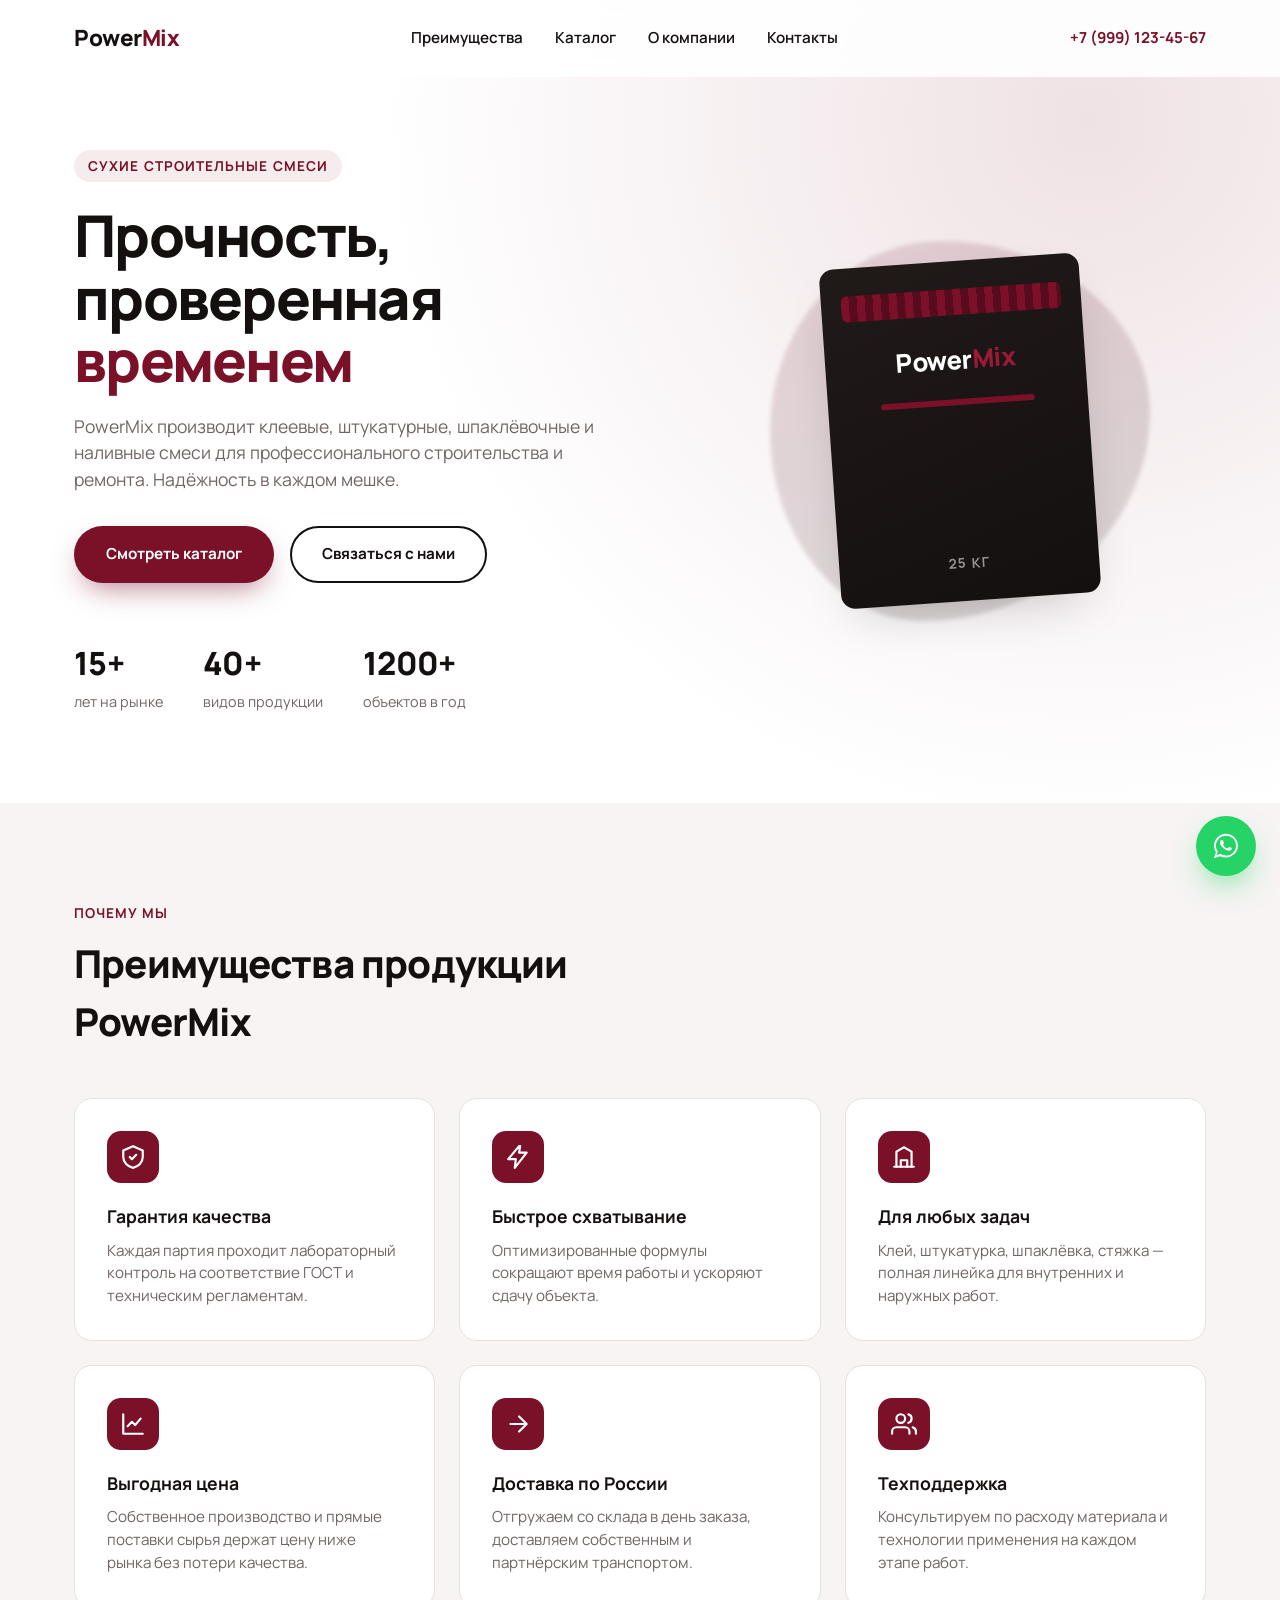
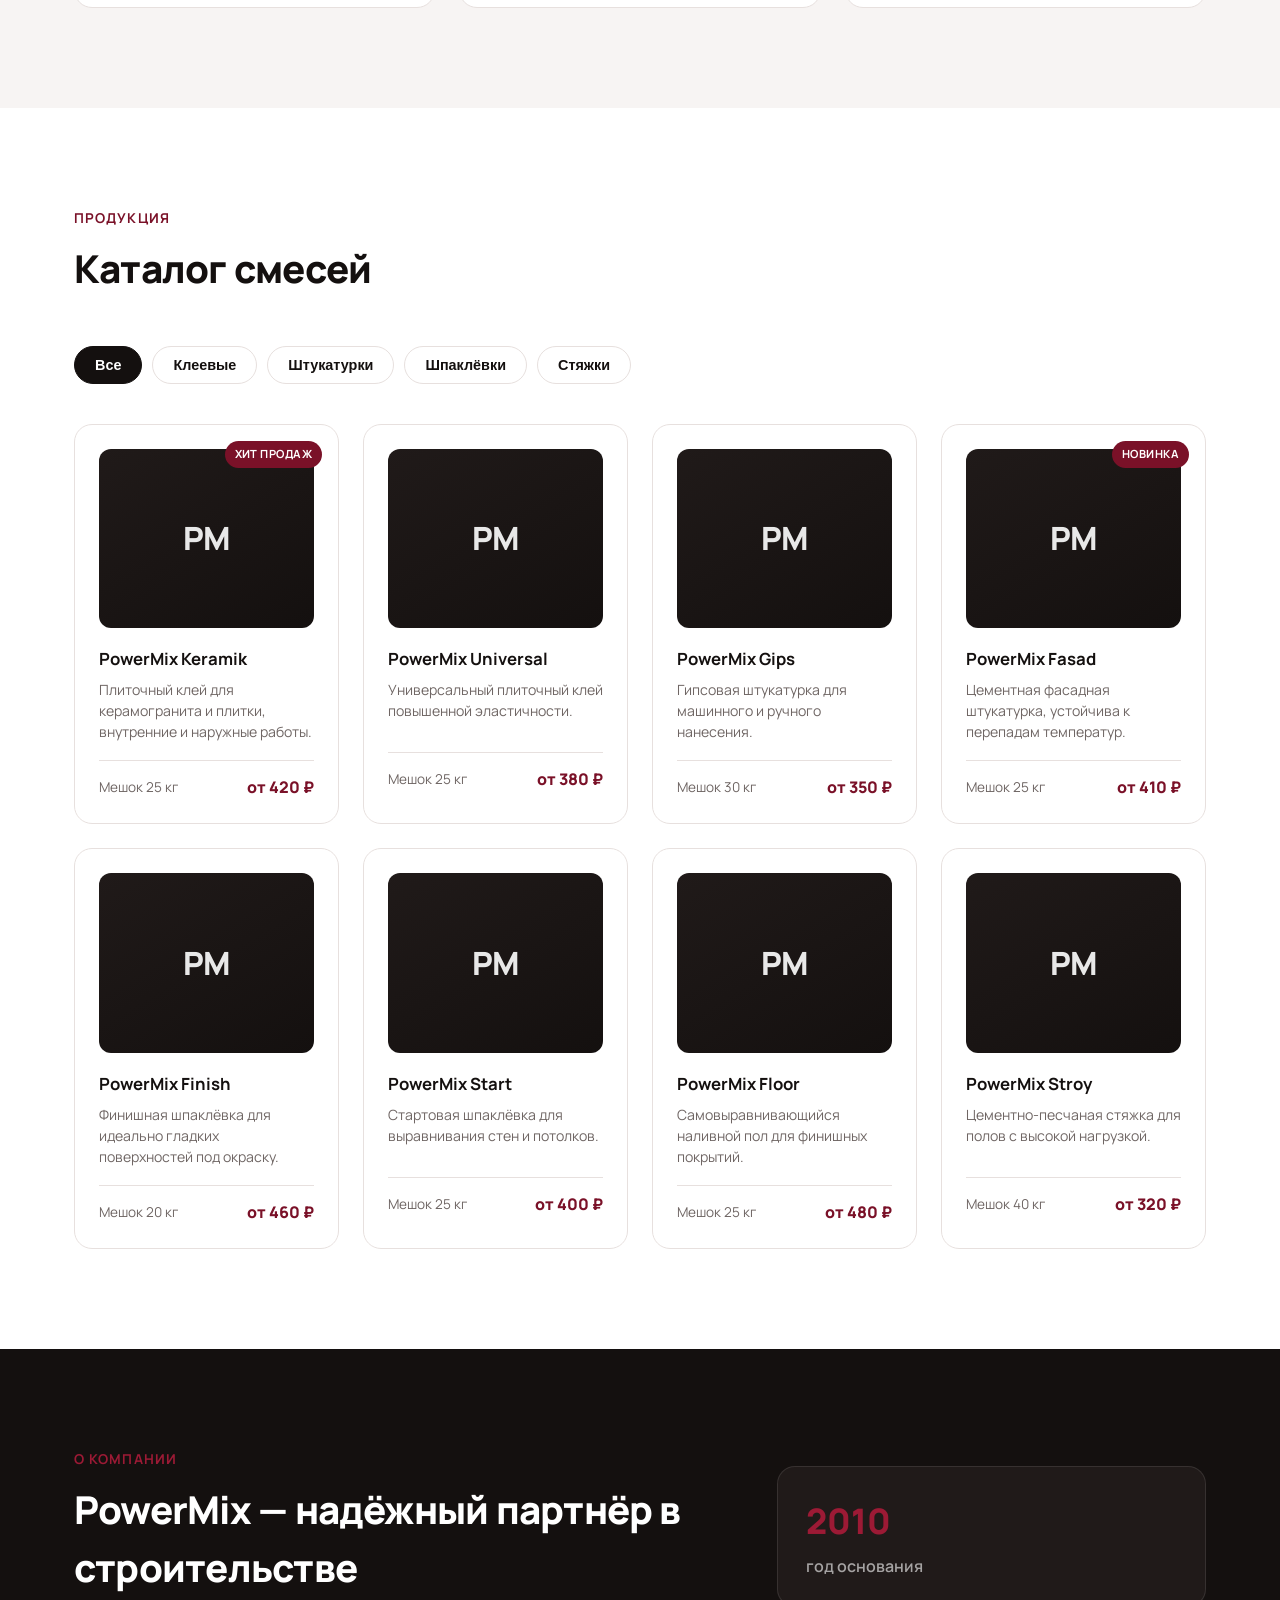
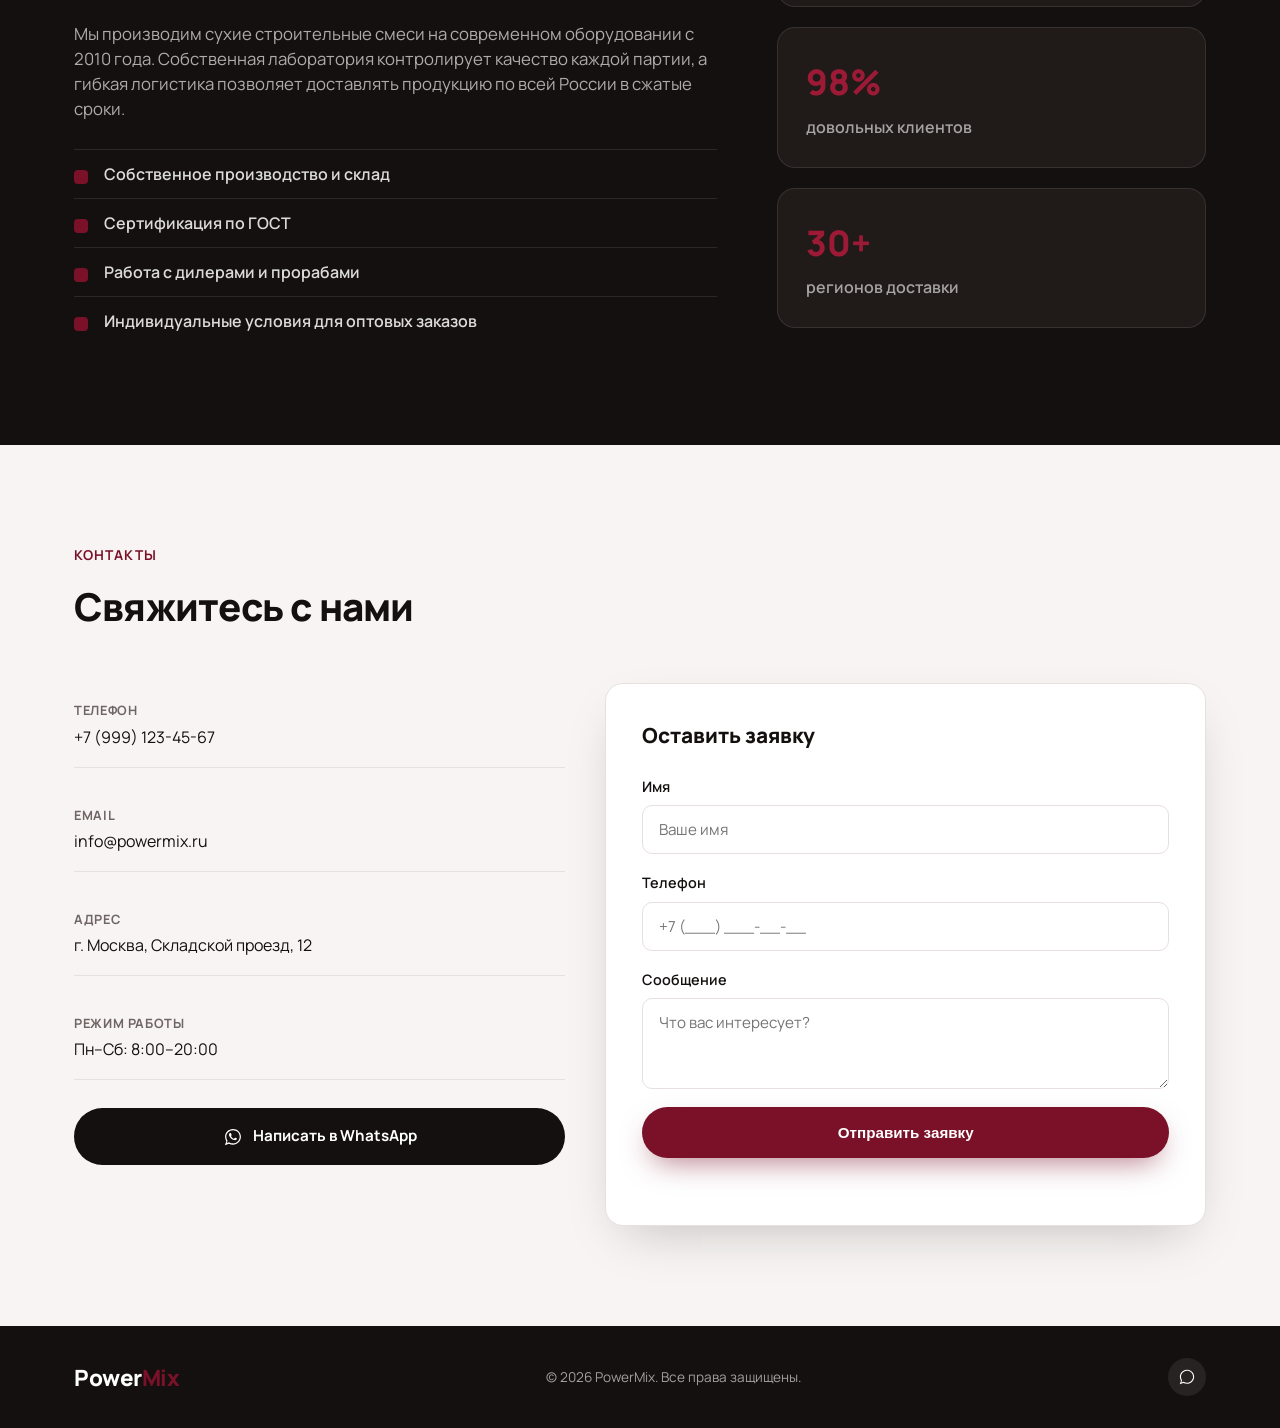
==== index.html @ 20787947 "Add PowerMix one-page site: hero, advantages, catalog, contacts, WhatsApp Static HTML/CSS/JS site in" ====
<!DOCTYPE html>
<html lang="ru">
<head>
<meta charset="UTF-8">
<meta name="viewport" content="width=device-width, initial-scale=1.0">
<title>PowerMix — сухие строительные смеси</title>
<meta name="description" content="PowerMix — качественные сухие строительные смеси для профессионалов и частных застройщиков.">
<link rel="preconnect" href="https://fonts.googleapis.com">
<link rel="preconnect" href="https://fonts.gstatic.com" crossorigin>
<link href="https://fonts.googleapis.com/css2?family=Manrope:wght@400;500;600;700;800&display=swap" rel="stylesheet">
<link rel="stylesheet" href="styles.css">
</head>
<body>

<header class="header" id="header">
  <div class="container header__inner">
    <a href="#top" class="logo">Power<span>Mix</span></a>

    <nav class="nav" id="nav">
      <a href="#advantages">Преимущества</a>
      <a href="#catalog">Каталог</a>
      <a href="#about">О компании</a>
      <a href="#contacts">Контакты</a>
    </nav>

    <a href="tel:+79991234567" class="header__phone">+7 (999) 123-45-67</a>

    <button class="burger" id="burger" aria-label="Открыть меню">
      <span></span><span></span><span></span>
    </button>
  </div>
</header>

<div class="mobile-menu" id="mobileMenu">
  <a href="#advantages">Преимущества</a>
  <a href="#catalog">Каталог</a>
  <a href="#about">О компании</a>
  <a href="#contacts">Контакты</a>
  <a href="tel:+79991234567" class="mobile-menu__phone">+7 (999) 123-45-67</a>
</div>

<main>

  <section class="hero" id="top">
    <div class="container hero__inner">
      <div class="hero__text">
        <p class="hero__eyebrow">Сухие строительные смеси</p>
        <h1>Прочность,<br>проверенная <span>временем</span></h1>
        <p class="hero__desc">PowerMix производит клеевые, штукатурные, шпаклёвочные и наливные смеси для профессионального строительства и ремонта. Надёжность в каждом мешке.</p>
        <div class="hero__actions">
          <a href="#catalog" class="btn btn--primary">Смотреть каталог</a>
          <a href="#contacts" class="btn btn--ghost">Связаться с нами</a>
        </div>
        <div class="hero__stats">
          <div class="stat">
            <span class="stat__num">15+</span>
            <span class="stat__label">лет на рынке</span>
          </div>
          <div class="stat">
            <span class="stat__num">40+</span>
            <span class="stat__label">видов продукции</span>
          </div>
          <div class="stat">
            <span class="stat__num">1200+</span>
            <span class="stat__label">объектов в год</span>
          </div>
        </div>
      </div>
      <div class="hero__visual" aria-hidden="true">
        <div class="hero__bag">
          <div class="bag">
            <div class="bag__top"></div>
            <div class="bag__logo">Power<span>Mix</span></div>
            <div class="bag__stripe"></div>
            <div class="bag__weight">25 КГ</div>
          </div>
        </div>
        <div class="hero__blob"></div>
      </div>
    </div>
  </section>

  <section class="advantages" id="advantages">
    <div class="container">
      <p class="section__eyebrow">Почему мы</p>
      <h2 class="section__title">Преимущества продукции PowerMix</h2>

      <div class="advantages__grid">
        <div class="adv-card">
          <div class="adv-card__icon">
            <svg viewBox="0 0 24 24"><path d="M12 2 3 6v6c0 5 4 9 9 10 5-1 9-5 9-10V6l-9-4Z"/><path d="m9 12 2 2 4-4"/></svg>
          </div>
          <h3>Гарантия качества</h3>
          <p>Каждая партия проходит лабораторный контроль на соответствие ГОСТ и техническим регламентам.</p>
        </div>

        <div class="adv-card">
          <div class="adv-card__icon">
            <svg viewBox="0 0 24 24"><path d="M13 2 3 14h7l-1 8 11-14h-7l1-6Z"/></svg>
          </div>
          <h3>Быстрое схватывание</h3>
          <p>Оптимизированные формулы сокращают время работы и ускоряют сдачу объекта.</p>
        </div>

        <div class="adv-card">
          <div class="adv-card__icon">
            <svg viewBox="0 0 24 24"><path d="M3 21h18"/><path d="M5 21V7l7-4 7 4v14"/><path d="M9 21v-6h6v6"/></svg>
          </div>
          <h3>Для любых задач</h3>
          <p>Клей, штукатурка, шпаклёвка, стяжка — полная линейка для внутренних и наружных работ.</p>
        </div>

        <div class="adv-card">
          <div class="adv-card__icon">
            <svg viewBox="0 0 24 24"><path d="M3 3v18h18"/><path d="m7 14 4-4 3 3 5-6"/></svg>
          </div>
          <h3>Выгодная цена</h3>
          <p>Собственное производство и прямые поставки сырья держат цену ниже рынка без потери качества.</p>
        </div>

        <div class="adv-card">
          <div class="adv-card__icon">
            <svg viewBox="0 0 24 24"><path d="M5 12h14"/><path d="m13 5 7 7-7 7"/></svg>
          </div>
          <h3>Доставка по России</h3>
          <p>Отгружаем со склада в день заказа, доставляем собственным и партнёрским транспортом.</p>
        </div>

        <div class="adv-card">
          <div class="adv-card__icon">
            <svg viewBox="0 0 24 24"><path d="M17 21v-2a4 4 0 0 0-4-4H5a4 4 0 0 0-4 4v2"/><circle cx="9" cy="7" r="4"/><path d="M23 21v-2a4 4 0 0 0-3-3.87"/><path d="M16 3.13a4 4 0 0 1 0 7.75"/></svg>
          </div>
          <h3>Техподдержка</h3>
          <p>Консультируем по расходу материала и технологии применения на каждом этапе работ.</p>
        </div>
      </div>
    </div>
  </section>

  <section class="catalog" id="catalog">
    <div class="container">
      <p class="section__eyebrow">Продукция</p>
      <h2 class="section__title">Каталог смесей</h2>

      <div class="catalog__filters" id="filters">
        <button class="filter active" data-filter="all">Все</button>
        <button class="filter" data-filter="klei">Клеевые</button>
        <button class="filter" data-filter="shtukaturki">Штукатурки</button>
        <button class="filter" data-filter="shpaklevki">Шпаклёвки</button>
        <button class="filter" data-filter="styazhki">Стяжки</button>
      </div>

      <div class="catalog__grid" id="catalogGrid">

        <article class="product" data-cat="klei">
          <div class="product__tag">Хит продаж</div>
          <div class="product__thumb"><span>PM</span></div>
          <h3>PowerMix Keramik</h3>
          <p class="product__desc">Плиточный клей для керамогранита и плитки, внутренние и наружные работы.</p>
          <div class="product__meta">
            <span>Мешок 25 кг</span>
            <span class="product__price">от 420 ₽</span>
          </div>
        </article>

        <article class="product" data-cat="klei">
          <div class="product__thumb"><span>PM</span></div>
          <h3>PowerMix Universal</h3>
          <p class="product__desc">Универсальный плиточный клей повышенной эластичности.</p>
          <div class="product__meta">
            <span>Мешок 25 кг</span>
            <span class="product__price">от 380 ₽</span>
          </div>
        </article>

        <article class="product" data-cat="shtukaturki">
          <div class="product__thumb"><span>PM</span></div>
          <h3>PowerMix Gips</h3>
          <p class="product__desc">Гипсовая штукатурка для машинного и ручного нанесения.</p>
          <div class="product__meta">
            <span>Мешок 30 кг</span>
            <span class="product__price">от 350 ₽</span>
          </div>
        </article>

        <article class="product" data-cat="shtukaturki">
          <div class="product__tag">Новинка</div>
          <div class="product__thumb"><span>PM</span></div>
          <h3>PowerMix Fasad</h3>
          <p class="product__desc">Цементная фасадная штукатурка, устойчива к перепадам температур.</p>
          <div class="product__meta">
            <span>Мешок 25 кг</span>
            <span class="product__price">от 410 ₽</span>
          </div>
        </article>

        <article class="product" data-cat="shpaklevki">
          <div class="product__thumb"><span>PM</span></div>
          <h3>PowerMix Finish</h3>
          <p class="product__desc">Финишная шпаклёвка для идеально гладких поверхностей под окраску.</p>
          <div class="product__meta">
            <span>Мешок 20 кг</span>
            <span class="product__price">от 460 ₽</span>
          </div>
        </article>

        <article class="product" data-cat="shpaklevki">
          <div class="product__thumb"><span>PM</span></div>
          <h3>PowerMix Start</h3>
          <p class="product__desc">Стартовая шпаклёвка для выравнивания стен и потолков.</p>
          <div class="product__meta">
            <span>Мешок 25 кг</span>
            <span class="product__price">от 400 ₽</span>
          </div>
        </article>

        <article class="product" data-cat="styazhki">
          <div class="product__thumb"><span>PM</span></div>
          <h3>PowerMix Floor</h3>
          <p class="product__desc">Самовыравнивающийся наливной пол для финишных покрытий.</p>
          <div class="product__meta">
            <span>Мешок 25 кг</span>
            <span class="product__price">от 480 ₽</span>
          </div>
        </article>

        <article class="product" data-cat="styazhki">
          <div class="product__thumb"><span>PM</span></div>
          <h3>PowerMix Stroy</h3>
          <p class="product__desc">Цементно-песчаная стяжка для полов с высокой нагрузкой.</p>
          <div class="product__meta">
            <span>Мешок 40 кг</span>
            <span class="product__price">от 320 ₽</span>
          </div>
        </article>

      </div>
    </div>
  </section>

  <section class="about" id="about">
    <div class="container about__inner">
      <div class="about__text">
        <p class="section__eyebrow">О компании</p>
        <h2 class="section__title">PowerMix — надёжный партнёр в строительстве</h2>
        <p class="about__desc">Мы производим сухие строительные смеси на современном оборудовании с 2010 года. Собственная лаборатория контролирует качество каждой партии, а гибкая логистика позволяет доставлять продукцию по всей России в сжатые сроки.</p>
        <ul class="about__list">
          <li>Собственное производство и склад</li>
          <li>Сертификация по ГОСТ</li>
          <li>Работа с дилерами и прорабами</li>
          <li>Индивидуальные условия для оптовых заказов</li>
        </ul>
      </div>
      <div class="about__panel">
        <div class="about__panel-item">
          <span class="about__panel-num">2010</span>
          <span>год основания</span>
        </div>
        <div class="about__panel-item">
          <span class="about__panel-num">98%</span>
          <span>довольных клиентов</span>
        </div>
        <div class="about__panel-item">
          <span class="about__panel-num">30+</span>
          <span>регионов доставки</span>
        </div>
      </div>
    </div>
  </section>

  <section class="contacts" id="contacts">
    <div class="container">
      <p class="section__eyebrow">Контакты</p>
      <h2 class="section__title">Свяжитесь с нами</h2>

      <div class="contacts__grid">
        <div class="contacts__info">
          <div class="contact-item">
            <span class="contact-item__label">Телефон</span>
            <a href="tel:+79991234567">+7 (999) 123-45-67</a>
          </div>
          <div class="contact-item">
            <span class="contact-item__label">Email</span>
            <a href="mailto:info@powermix.ru">info@powermix.ru</a>
          </div>
          <div class="contact-item">
            <span class="contact-item__label">Адрес</span>
            <span>г. Москва, Складской проезд, 12</span>
          </div>
          <div class="contact-item">
            <span class="contact-item__label">Режим работы</span>
            <span>Пн–Сб: 8:00–20:00</span>
          </div>
          <a href="https://wa.me/79991234567" target="_blank" rel="noopener" class="btn btn--whatsapp">
            <svg viewBox="0 0 32 32" aria-hidden="true"><path d="M16 3C9 3 3.3 8.7 3.3 15.7c0 2.5.7 4.9 2 7L3 29l6.5-2.2c2 .9 4.2 1.4 6.5 1.4 7 0 12.7-5.7 12.7-12.7C28.7 8.7 23 3 16 3Zm0 23.1c-2 0-4-.5-5.7-1.5l-.4-.2-3.9 1.3 1.3-3.8-.3-.4c-1.1-1.7-1.7-3.7-1.7-5.8 0-5.9 4.8-10.7 10.7-10.7 2.9 0 5.6 1.1 7.6 3.1 2 2 3.1 4.7 3.1 7.6 0 5.9-4.8 10.7-10.7 10.7Zm5.9-8c-.3-.2-1.9-.9-2.2-1-.3-.1-.5-.2-.7.2-.2.3-.8 1-1 1.2-.2.2-.4.2-.7.1-.3-.2-1.4-.5-2.6-1.6-1-.9-1.6-2-1.8-2.3-.2-.3 0-.5.1-.6.1-.1.3-.4.4-.5.1-.2.2-.3.3-.5.1-.2 0-.4 0-.6 0-.2-.7-1.8-1-2.4-.3-.7-.5-.6-.7-.6h-.6c-.2 0-.5.1-.8.4-.3.3-1 1-1 2.5s1.1 2.9 1.2 3.1c.1.2 2.2 3.4 5.3 4.7.7.3 1.3.5 1.8.7.7.2 1.4.2 1.9.1.6-.1 1.9-.8 2.2-1.5.3-.7.3-1.3.2-1.5 0-.1-.3-.2-.6-.4Z"/></svg>
            Написать в WhatsApp
          </a>
        </div>

        <form class="contacts__form" id="contactForm">
          <h3>Оставить заявку</h3>
          <label>
            <span>Имя</span>
            <input type="text" name="name" placeholder="Ваше имя" required>
          </label>
          <label>
            <span>Телефон</span>
            <input type="tel" name="phone" placeholder="+7 (___) ___-__-__" required>
          </label>
          <label>
            <span>Сообщение</span>
            <textarea name="message" rows="3" placeholder="Что вас интересует?"></textarea>
          </label>
          <button type="submit" class="btn btn--primary btn--full">Отправить заявку</button>
          <p class="contacts__form-note" id="formNote"></p>
        </form>
      </div>
    </div>
  </section>

</main>

<footer class="footer">
  <div class="container footer__inner">
    <a href="#top" class="logo">Power<span>Mix</span></a>
    <p>© 2026 PowerMix. Все права защищены.</p>
    <div class="footer__socials">
      <a href="https://wa.me/79991234567" target="_blank" rel="noopener" aria-label="WhatsApp">
        <svg viewBox="0 0 32 32"><path d="M16 3C9 3 3.3 8.7 3.3 15.7c0 2.5.7 4.9 2 7L3 29l6.5-2.2c2 .9 4.2 1.4 6.5 1.4 7 0 12.7-5.7 12.7-12.7C28.7 8.7 23 3 16 3Zm0 23.1c-2 0-4-.5-5.7-1.5l-.4-.2-3.9 1.3 1.3-3.8-.3-.4c-1.1-1.7-1.7-3.7-1.7-5.8 0-5.9 4.8-10.7 10.7-10.7 2.9 0 5.6 1.1 7.6 3.1 2 2 3.1 4.7 3.1 7.6 0 5.9-4.8 10.7-10.7 10.7Z"/></svg>
      </a>
    </div>
  </div>
</footer>

<a href="https://wa.me/79991234567" target="_blank" rel="noopener" class="whatsapp-float" aria-label="Написать в WhatsApp">
  <svg viewBox="0 0 32 32" aria-hidden="true"><path d="M16 3C9 3 3.3 8.7 3.3 15.7c0 2.5.7 4.9 2 7L3 29l6.5-2.2c2 .9 4.2 1.4 6.5 1.4 7 0 12.7-5.7 12.7-12.7C28.7 8.7 23 3 16 3Zm0 23.1c-2 0-4-.5-5.7-1.5l-.4-.2-3.9 1.3 1.3-3.8-.3-.4c-1.1-1.7-1.7-3.7-1.7-5.8 0-5.9 4.8-10.7 10.7-10.7 2.9 0 5.6 1.1 7.6 3.1 2 2 3.1 4.7 3.1 7.6 0 5.9-4.8 10.7-10.7 10.7Zm5.9-8c-.3-.2-1.9-.9-2.2-1-.3-.1-.5-.2-.7.2-.2.3-.8 1-1 1.2-.2.2-.4.2-.7.1-.3-.2-1.4-.5-2.6-1.6-1-.9-1.6-2-1.8-2.3-.2-.3 0-.5.1-.6.1-.1.3-.4.4-.5.1-.2.2-.3.3-.5.1-.2 0-.4 0-.6 0-.2-.7-1.8-1-2.4-.3-.7-.5-.6-.7-.6h-.6c-.2 0-.5.1-.8.4-.3.3-1 1-1 2.5s1.1 2.9 1.2 3.1c.1.2 2.2 3.4 5.3 4.7.7.3 1.3.5 1.8.7.7.2 1.4.2 1.9.1.6-.1 1.9-.8 2.2-1.5.3-.7.3-1.3.2-1.5 0-.1-.3-.2-.6-.4Z"/></svg>
</a>

<script src="script.js"></script>
</body>
</html>
---- styles.css ----
:root {
  --maroon: #7a1128;
  --maroon-dark: #560c1c;
  --maroon-light: #9c1a35;
  --black: #14100f;
  --black-soft: #201a19;
  --white: #ffffff;
  --off-white: #f7f4f3;
  --grey: #6f6664;
  --border: #e7e0de;
  --shadow: 0 20px 50px -20px rgba(20, 16, 15, 0.25);
  --radius: 18px;
  --container: 1180px;
  font-size: 16px;
}

* { box-sizing: border-box; margin: 0; padding: 0; }

html { scroll-behavior: smooth; }

body {
  font-family: "Manrope", system-ui, -apple-system, sans-serif;
  color: var(--black);
  background: var(--white);
  line-height: 1.5;
  -webkit-font-smoothing: antialiased;
}

img, svg { display: block; max-width: 100%; }

a { color: inherit; text-decoration: none; }

ul { list-style: none; }

.container {
  width: 100%;
  max-width: var(--container);
  margin: 0 auto;
  padding: 0 24px;
}

/* ---------- Buttons ---------- */
.btn {
  display: inline-flex;
  align-items: center;
  justify-content: center;
  gap: 10px;
  padding: 15px 30px;
  border-radius: 999px;
  font-weight: 700;
  font-size: 0.95rem;
  border: 2px solid transparent;
  cursor: pointer;
  transition: transform 0.2s ease, box-shadow 0.2s ease, background 0.2s ease, color 0.2s ease;
  white-space: nowrap;
}
.btn--primary {
  background: var(--maroon);
  color: var(--white);
  box-shadow: 0 12px 30px -10px rgba(122, 17, 40, 0.6);
}
.btn--primary:hover { background: var(--maroon-dark); transform: translateY(-2px); }

.btn--ghost {
  background: transparent;
  color: var(--black);
  border-color: var(--black);
}
.btn--ghost:hover { background: var(--black); color: var(--white); transform: translateY(-2px); }

.btn--whatsapp {
  background: var(--black);
  color: var(--white);
  margin-top: 8px;
}
.btn--whatsapp svg { width: 20px; height: 20px; fill: #fff; }
.btn--whatsapp:hover { background: var(--maroon); transform: translateY(-2px); }

.btn--full { width: 100%; }

/* ---------- Header ---------- */
.header {
  position: fixed;
  top: 0; left: 0; right: 0;
  z-index: 100;
  background: rgba(255, 255, 255, 0.9);
  backdrop-filter: blur(10px);
  border-bottom: 1px solid transparent;
  transition: border-color 0.2s ease, box-shadow 0.2s ease;
}
.header.scrolled { border-color: var(--border); box-shadow: 0 10px 30px -20px rgba(0,0,0,0.3); }

.header__inner {
  display: flex;
  align-items: center;
  justify-content: space-between;
  height: 76px;
  gap: 24px;
}

.logo {
  font-weight: 800;
  font-size: 1.4rem;
  letter-spacing: -0.02em;
  color: var(--black);
  flex-shrink: 0;
}
.logo span { color: var(--maroon); }

.nav {
  display: flex;
  gap: 32px;
  margin: 0 auto;
}
.nav a {
  font-weight: 600;
  font-size: 0.95rem;
  color: var(--black);
  position: relative;
  padding: 4px 0;
}
.nav a::after {
  content: "";
  position: absolute;
  left: 0; bottom: -2px;
  width: 0; height: 2px;
  background: var(--maroon);
  transition: width 0.2s ease;
}
.nav a:hover::after { width: 100%; }

.header__phone {
  font-weight: 700;
  font-size: 0.95rem;
  color: var(--maroon);
  flex-shrink: 0;
}

.burger {
  display: none;
  flex-direction: column;
  justify-content: center;
  gap: 5px;
  width: 40px;
  height: 40px;
  background: none;
  border: none;
  cursor: pointer;
}
.burger span {
  display: block;
  width: 22px;
  height: 2px;
  background: var(--black);
  margin: 0 auto;
  transition: transform 0.25s ease, opacity 0.25s ease;
}
.burger.active span:nth-child(1) { transform: translateY(7px) rotate(45deg); }
.burger.active span:nth-child(2) { opacity: 0; }
.burger.active span:nth-child(3) { transform: translateY(-7px) rotate(-45deg); }

.mobile-menu {
  position: fixed;
  top: 76px; left: 0; right: 0;
  background: var(--white);
  border-bottom: 1px solid var(--border);
  display: flex;
  flex-direction: column;
  padding: 8px 24px 24px;
  gap: 4px;
  transform: translateY(-8px);
  opacity: 0;
  pointer-events: none;
  transition: transform 0.2s ease, opacity 0.2s ease;
  z-index: 99;
}
.mobile-menu.open {
  transform: translateY(0);
  opacity: 1;
  pointer-events: auto;
  box-shadow: 0 20px 30px -20px rgba(0,0,0,0.3);
}
.mobile-menu a {
  padding: 14px 4px;
  font-weight: 600;
  border-bottom: 1px solid var(--border);
}
.mobile-menu__phone { color: var(--maroon); }

/* ---------- Hero ---------- */
.hero {
  padding: 150px 0 90px;
  background:
    radial-gradient(circle at 85% 15%, rgba(122, 17, 40, 0.12), transparent 55%),
    var(--white);
  overflow: hidden;
}
.hero__inner {
  display: grid;
  grid-template-columns: 1.1fr 0.9fr;
  align-items: center;
  gap: 40px;
}
.hero__eyebrow {
  display: inline-block;
  font-weight: 700;
  font-size: 0.85rem;
  letter-spacing: 0.08em;
  text-transform: uppercase;
  color: var(--maroon);
  background: rgba(122, 17, 40, 0.08);
  padding: 6px 14px;
  border-radius: 999px;
  margin-bottom: 22px;
}
.hero h1 {
  font-size: clamp(2.4rem, 4.5vw, 3.6rem);
  font-weight: 800;
  letter-spacing: -0.03em;
  line-height: 1.08;
  color: var(--black);
}
.hero h1 span { color: var(--maroon); }
.hero__desc {
  margin-top: 22px;
  font-size: 1.1rem;
  color: var(--grey);
  max-width: 520px;
}
.hero__actions {
  margin-top: 34px;
  display: flex;
  gap: 16px;
  flex-wrap: wrap;
}
.hero__stats {
  display: flex;
  gap: 40px;
  margin-top: 56px;
  flex-wrap: wrap;
}
.stat { display: flex; flex-direction: column; }
.stat__num {
  font-size: 2rem;
  font-weight: 800;
  color: var(--black);
  letter-spacing: -0.02em;
}
.stat__label { color: var(--grey); font-size: 0.9rem; margin-top: 4px; }

.hero__visual {
  position: relative;
  display: flex;
  justify-content: center;
  align-items: center;
  min-height: 420px;
}
.hero__blob {
  position: absolute;
  width: 380px; height: 380px;
  background: linear-gradient(160deg, var(--maroon), var(--black));
  border-radius: 45% 55% 60% 40% / 50% 45% 55% 50%;
  filter: blur(2px);
  opacity: 0.14;
  z-index: 0;
}
.hero__bag { position: relative; z-index: 1; }
.bag {
  width: 260px;
  height: 340px;
  background: linear-gradient(160deg, var(--black-soft), var(--black));
  border-radius: 14px;
  box-shadow: var(--shadow);
  position: relative;
  display: flex;
  flex-direction: column;
  align-items: center;
  padding: 28px 20px;
  transform: rotate(-4deg);
}
.bag__top {
  width: 100%;
  height: 26px;
  background: repeating-linear-gradient(90deg, var(--maroon), var(--maroon) 8px, var(--maroon-dark) 8px, var(--maroon-dark) 16px);
  border-radius: 6px;
  margin-bottom: 26px;
}
.bag__logo {
  color: var(--white);
  font-weight: 800;
  font-size: 1.6rem;
  letter-spacing: -0.02em;
}
.bag__logo span { color: var(--maroon-light); }
.bag__stripe {
  width: 70%;
  height: 6px;
  background: var(--maroon);
  margin-top: 20px;
  border-radius: 4px;
}
.bag__weight {
  margin-top: auto;
  color: rgba(255,255,255,0.55);
  font-weight: 700;
  font-size: 0.85rem;
  letter-spacing: 0.08em;
}

/* ---------- Sections common ---------- */
.section__eyebrow {
  font-weight: 700;
  font-size: 0.85rem;
  letter-spacing: 0.08em;
  text-transform: uppercase;
  color: var(--maroon);
  margin-bottom: 12px;
}
.section__title {
  font-size: clamp(1.8rem, 3.2vw, 2.4rem);
  font-weight: 800;
  letter-spacing: -0.02em;
  max-width: 640px;
  margin-bottom: 48px;
}

/* ---------- Advantages ---------- */
.advantages { padding: 100px 0; background: var(--off-white); }
.advantages__grid {
  display: grid;
  grid-template-columns: repeat(3, 1fr);
  gap: 24px;
}
.adv-card {
  background: var(--white);
  border: 1px solid var(--border);
  border-radius: var(--radius);
  padding: 32px;
  transition: transform 0.25s ease, box-shadow 0.25s ease, border-color 0.25s ease;
}
.adv-card:hover {
  transform: translateY(-6px);
  box-shadow: var(--shadow);
  border-color: transparent;
}
.adv-card__icon {
  width: 52px; height: 52px;
  border-radius: 14px;
  background: var(--maroon);
  display: flex;
  align-items: center;
  justify-content: center;
  margin-bottom: 20px;
}
.adv-card__icon svg {
  width: 26px; height: 26px;
  fill: none;
  stroke: var(--white);
  stroke-width: 2;
  stroke-linecap: round;
  stroke-linejoin: round;
}
.adv-card h3 { font-size: 1.1rem; font-weight: 700; margin-bottom: 10px; }
.adv-card p { color: var(--grey); font-size: 0.95rem; }

/* ---------- Catalog ---------- */
.catalog { padding: 100px 0; }
.catalog__filters {
  display: flex;
  gap: 10px;
  flex-wrap: wrap;
  margin-bottom: 40px;
}
.filter {
  padding: 10px 20px;
  border-radius: 999px;
  border: 1.5px solid var(--border);
  background: var(--white);
  font-weight: 600;
  font-size: 0.9rem;
  cursor: pointer;
  transition: all 0.2s ease;
  color: var(--black);
}
.filter:hover { border-color: var(--maroon); color: var(--maroon); }
.filter.active { background: var(--black); border-color: var(--black); color: var(--white); }

.catalog__grid {
  display: grid;
  grid-template-columns: repeat(4, 1fr);
  gap: 24px;
}
.product {
  position: relative;
  border: 1px solid var(--border);
  border-radius: var(--radius);
  padding: 24px;
  background: var(--white);
  transition: transform 0.25s ease, box-shadow 0.25s ease;
  display: none;
}
.product.show { display: block; animation: fadeUp 0.4s ease both; }

@keyframes fadeUp {
  from { opacity: 0; transform: translateY(12px); }
  to { opacity: 1; transform: translateY(0); }
}

.product:hover { transform: translateY(-6px); box-shadow: var(--shadow); }
.product__tag {
  position: absolute;
  top: 16px; right: 16px;
  background: var(--maroon);
  color: var(--white);
  font-size: 0.7rem;
  font-weight: 700;
  padding: 5px 10px;
  border-radius: 999px;
  text-transform: uppercase;
  letter-spacing: 0.04em;
}
.product__thumb {
  width: 100%;
  aspect-ratio: 1.2 / 1;
  border-radius: 12px;
  background: linear-gradient(150deg, var(--black-soft), var(--black));
  display: flex;
  align-items: center;
  justify-content: center;
  margin-bottom: 18px;
}
.product__thumb span {
  font-size: 2rem;
  font-weight: 800;
  color: rgba(255,255,255,0.9);
  letter-spacing: -0.02em;
}
.product h3 { font-size: 1.05rem; font-weight: 700; margin-bottom: 8px; }
.product__desc { color: var(--grey); font-size: 0.88rem; margin-bottom: 18px; min-height: 55px; }
.product__meta {
  display: flex;
  justify-content: space-between;
  align-items: center;
  font-size: 0.85rem;
  color: var(--grey);
  border-top: 1px solid var(--border);
  padding-top: 14px;
}
.product__price { font-weight: 800; color: var(--maroon); font-size: 1rem; }

/* ---------- About ---------- */
.about { padding: 100px 0; background: var(--black); color: var(--white); }
.about__inner {
  display: grid;
  grid-template-columns: 1.2fr 0.8fr;
  gap: 60px;
  align-items: center;
}
.about .section__eyebrow { color: var(--maroon-light); }
.about .section__title { color: var(--white); margin-bottom: 24px; }
.about__desc { color: rgba(255,255,255,0.65); font-size: 1.05rem; margin-bottom: 28px; }
.about__list li {
  padding: 12px 0 12px 30px;
  position: relative;
  color: rgba(255,255,255,0.85);
  font-weight: 600;
  border-top: 1px solid rgba(255,255,255,0.1);
}
.about__list li::before {
  content: "";
  position: absolute;
  left: 0; top: 20px;
  width: 14px; height: 14px;
  background: var(--maroon);
  border-radius: 4px;
}
.about__panel {
  display: flex;
  flex-direction: column;
  gap: 20px;
}
.about__panel-item {
  background: var(--black-soft);
  border: 1px solid rgba(255,255,255,0.1);
  border-radius: var(--radius);
  padding: 28px;
  display: flex;
  flex-direction: column;
  gap: 6px;
}
.about__panel-num {
  font-size: 2.2rem;
  font-weight: 800;
  color: var(--maroon-light);
}
.about__panel-item span:last-child { color: rgba(255,255,255,0.6); font-weight: 600; }

/* ---------- Contacts ---------- */
.contacts { padding: 100px 0; background: var(--off-white); }
.contacts__grid {
  display: grid;
  grid-template-columns: 0.9fr 1.1fr;
  gap: 40px;
}
.contacts__info {
  display: flex;
  flex-direction: column;
  gap: 20px;
}
.contact-item {
  display: flex;
  flex-direction: column;
  gap: 4px;
  padding: 18px 0;
  border-bottom: 1px solid var(--border);
}
.contact-item__label {
  font-size: 0.8rem;
  font-weight: 700;
  text-transform: uppercase;
  letter-spacing: 0.05em;
  color: var(--grey);
}
.contact-item a:hover { color: var(--maroon); }

.contacts__form {
  background: var(--white);
  border: 1px solid var(--border);
  border-radius: var(--radius);
  padding: 36px;
  box-shadow: var(--shadow);
}
.contacts__form h3 { font-size: 1.3rem; font-weight: 800; margin-bottom: 24px; }
.contacts__form label {
  display: flex;
  flex-direction: column;
  gap: 8px;
  margin-bottom: 18px;
  font-weight: 600;
  font-size: 0.9rem;
}
.contacts__form input,
.contacts__form textarea {
  font-family: inherit;
  font-size: 0.95rem;
  padding: 13px 16px;
  border-radius: 10px;
  border: 1.5px solid var(--border);
  outline: none;
  resize: vertical;
  transition: border-color 0.2s ease;
}
.contacts__form input:focus,
.contacts__form textarea:focus { border-color: var(--maroon); }
.contacts__form-note {
  margin-top: 14px;
  font-size: 0.88rem;
  font-weight: 600;
  color: var(--maroon);
  min-height: 1.2em;
}

/* ---------- Footer ---------- */
.footer { background: var(--black); color: rgba(255,255,255,0.6); padding: 32px 0; }
.footer__inner {
  display: flex;
  align-items: center;
  justify-content: space-between;
  flex-wrap: wrap;
  gap: 16px;
}
.footer .logo { color: var(--white); }
.footer p { font-size: 0.85rem; }
.footer__socials a {
  width: 38px; height: 38px;
  border-radius: 999px;
  background: rgba(255,255,255,0.08);
  display: flex;
  align-items: center;
  justify-content: center;
  transition: background 0.2s ease;
}
.footer__socials a:hover { background: var(--maroon); }
.footer__socials svg { width: 18px; height: 18px; fill: var(--white); }

/* ---------- WhatsApp float button ---------- */
.whatsapp-float {
  position: fixed;
  right: 24px;
  bottom: 24px;
  width: 60px; height: 60px;
  border-radius: 999px;
  background: #25D366;
  display: flex;
  align-items: center;
  justify-content: center;
  box-shadow: 0 14px 30px -8px rgba(37, 211, 102, 0.6);
  z-index: 90;
  animation: pulse 2.4s ease-in-out infinite;
  transition: transform 0.2s ease;
}
.whatsapp-float:hover { transform: scale(1.08); }
.whatsapp-float svg { width: 30px; height: 30px; fill: var(--white); }

@keyframes pulse {
  0%, 100% { box-shadow: 0 14px 30px -8px rgba(37, 211, 102, 0.6); }
  50% { box-shadow: 0 14px 30px -8px rgba(37, 211, 102, 0.9), 0 0 0 10px rgba(37, 211, 102, 0.12); }
}

/* ---------- Responsive ---------- */
@media (max-width: 1024px) {
  .catalog__grid { grid-template-columns: repeat(3, 1fr); }
  .advantages__grid { grid-template-columns: repeat(2, 1fr); }
  .about__inner { grid-template-columns: 1fr; gap: 40px; }
  .contacts__grid { grid-template-columns: 1fr; }
}

@media (max-width: 860px) {
  .nav, .header__phone { display: none; }
  .burger { display: flex; }
  .hero__inner { grid-template-columns: 1fr; }
  .hero__visual { order: -1; min-height: 300px; }
  .hero__desc { max-width: 100%; }
  .bag { width: 200px; height: 260px; }
  .hero { padding: 120px 0 60px; }
}

@media (max-width: 640px) {
  :root { --radius: 16px; }
  .catalog__grid { grid-template-columns: repeat(2, 1fr); gap: 14px; }
  .advantages__grid { grid-template-columns: 1fr; }
  .hero__stats { gap: 28px; }
  .hero__actions { flex-direction: column; align-items: stretch; }
  .hero__actions .btn { width: 100%; }
  .product { padding: 16px; }
  .product__thumb span { font-size: 1.4rem; }
  .product__desc { min-height: auto; }
  .contacts__form { padding: 24px; }
  .whatsapp-float { right: 16px; bottom: 16px; width: 54px; height: 54px; }
  .footer__inner { flex-direction: column; text-align: center; }
  .section__title { margin-bottom: 32px; }
}

@media (max-width: 420px) {
  .catalog__grid { grid-template-columns: 1fr; }
}
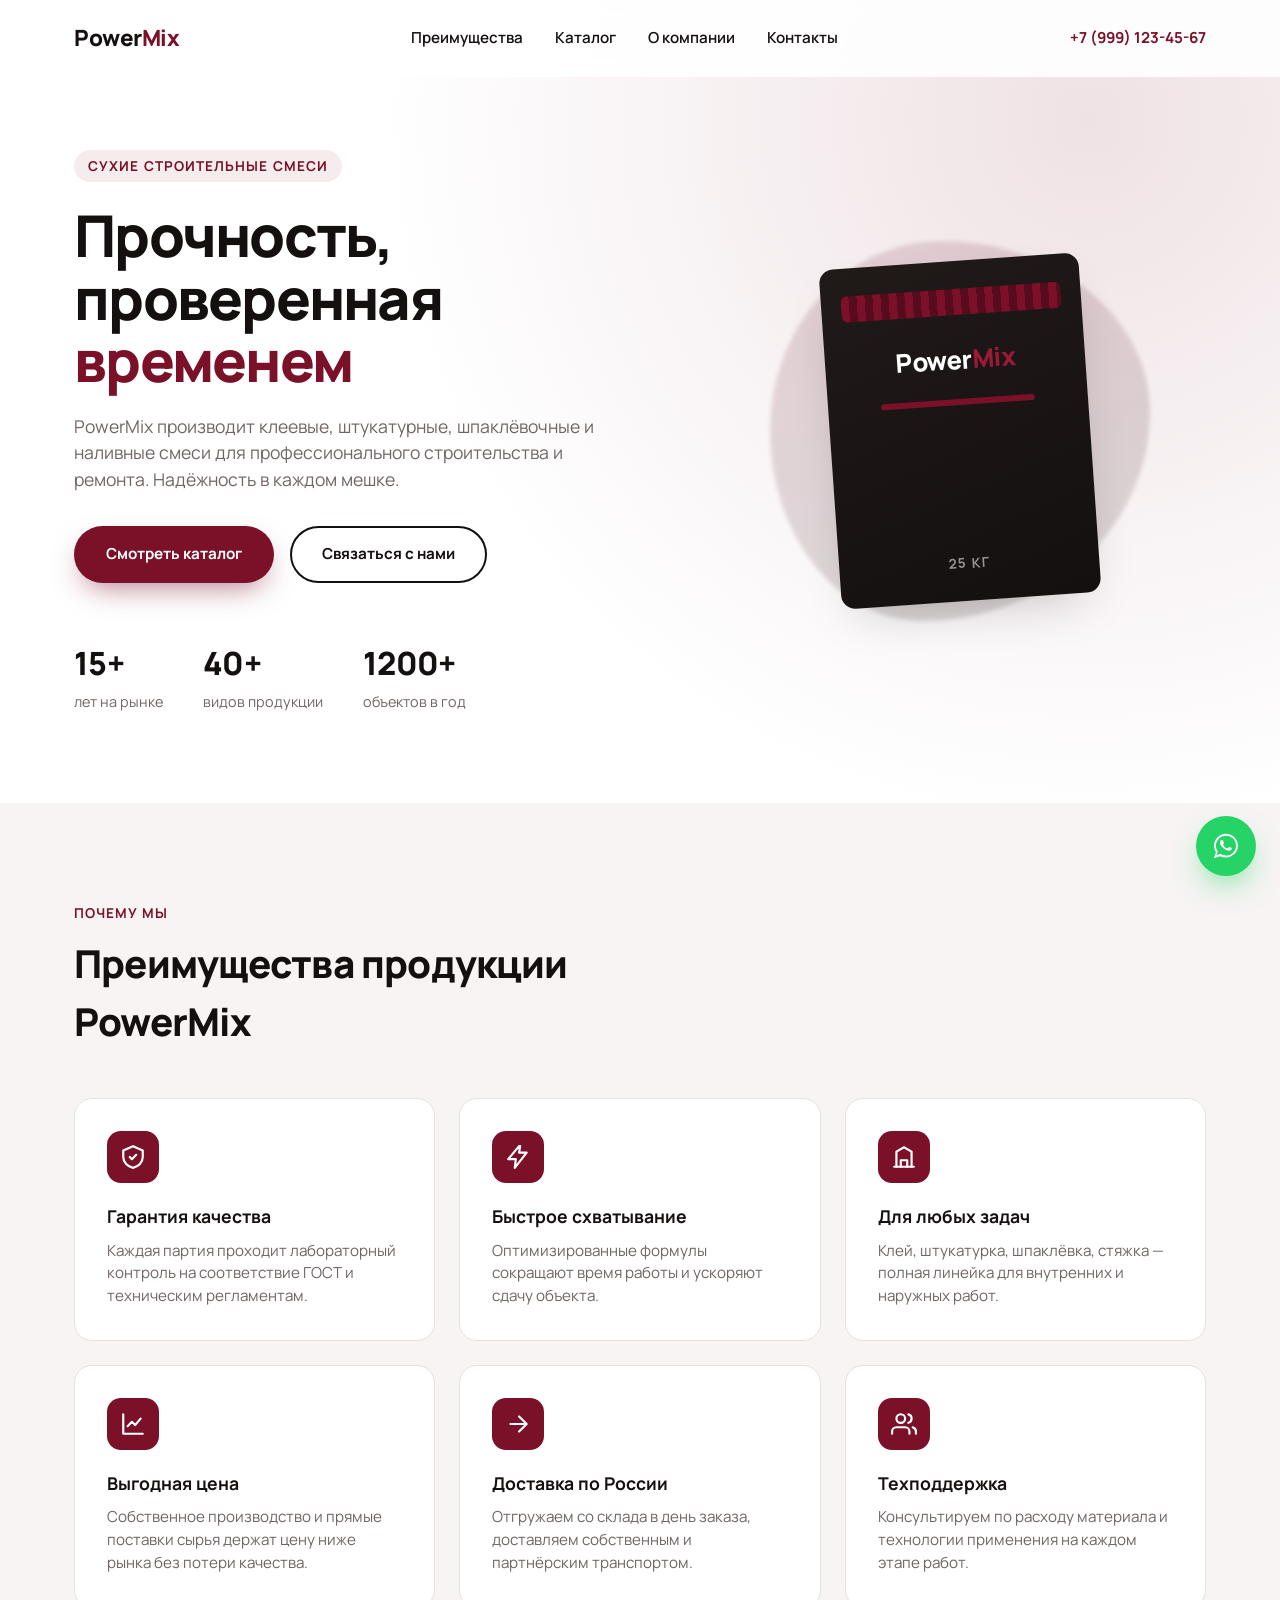
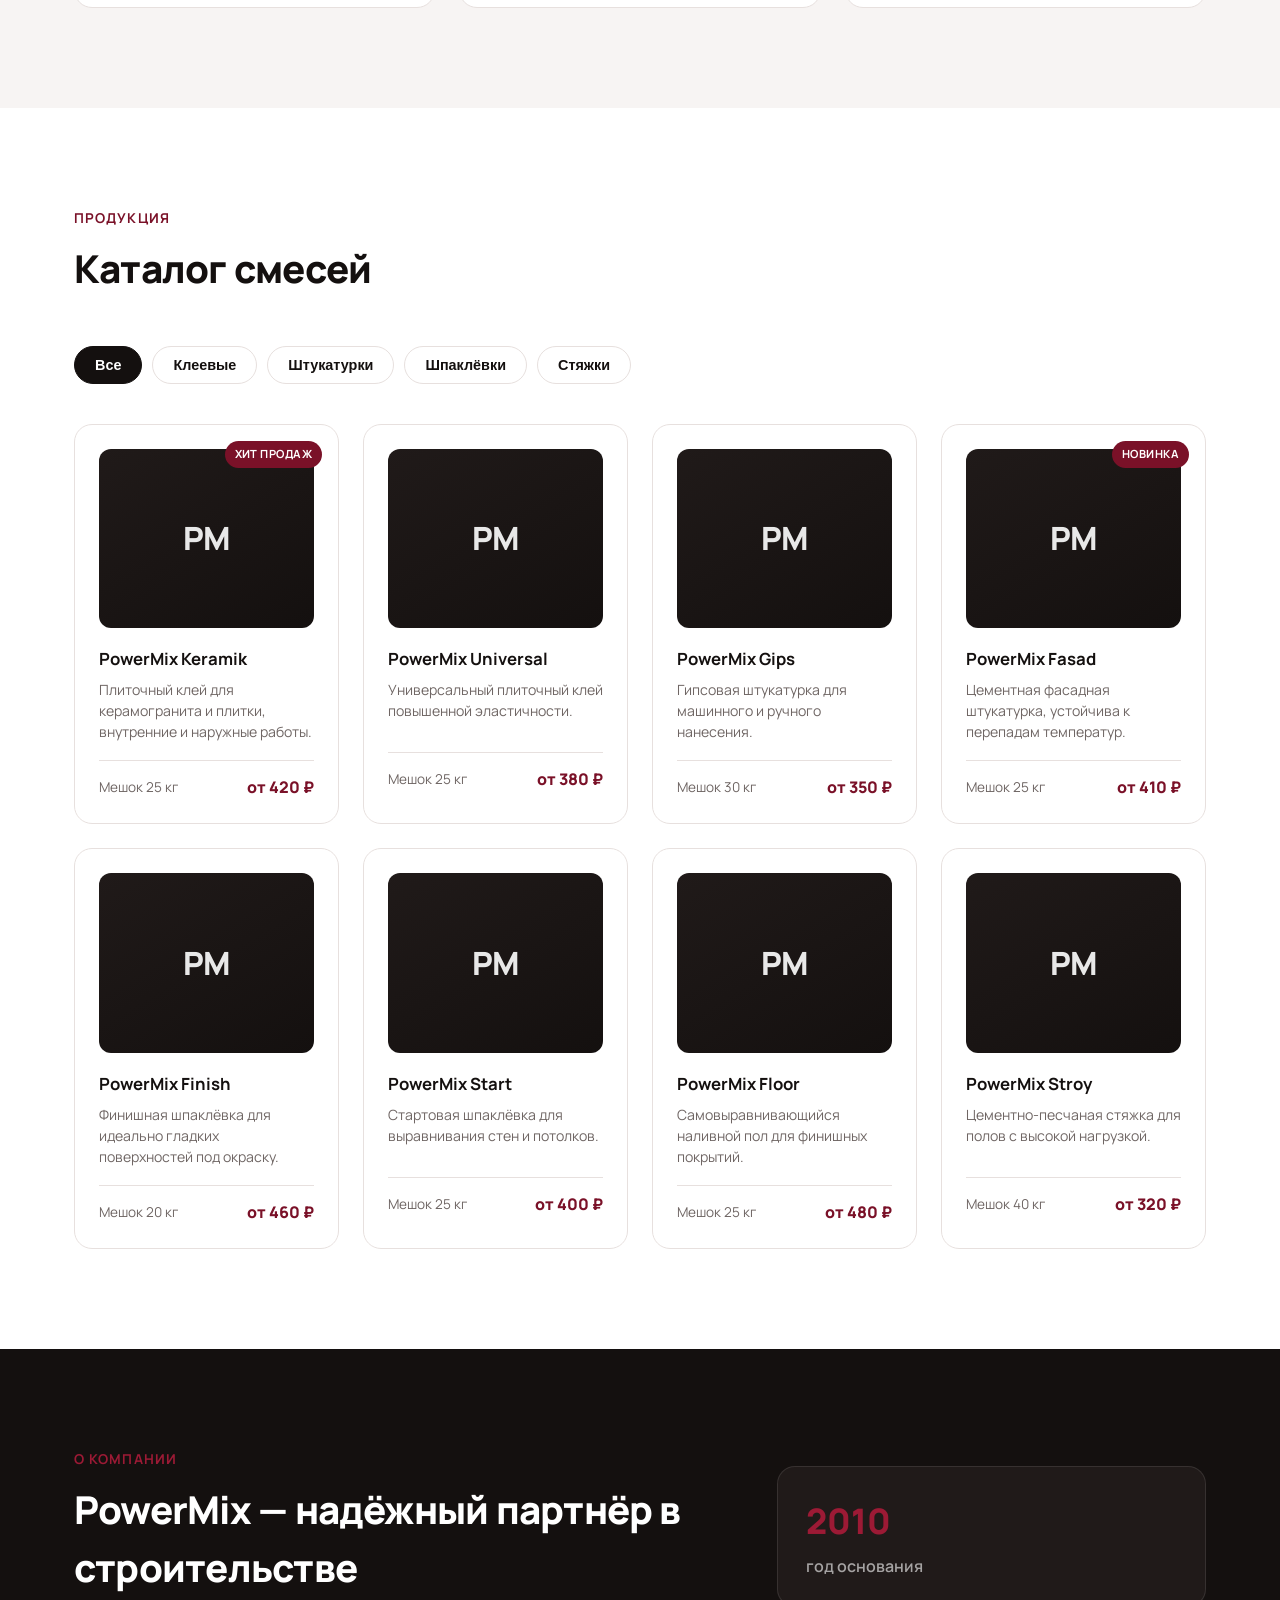
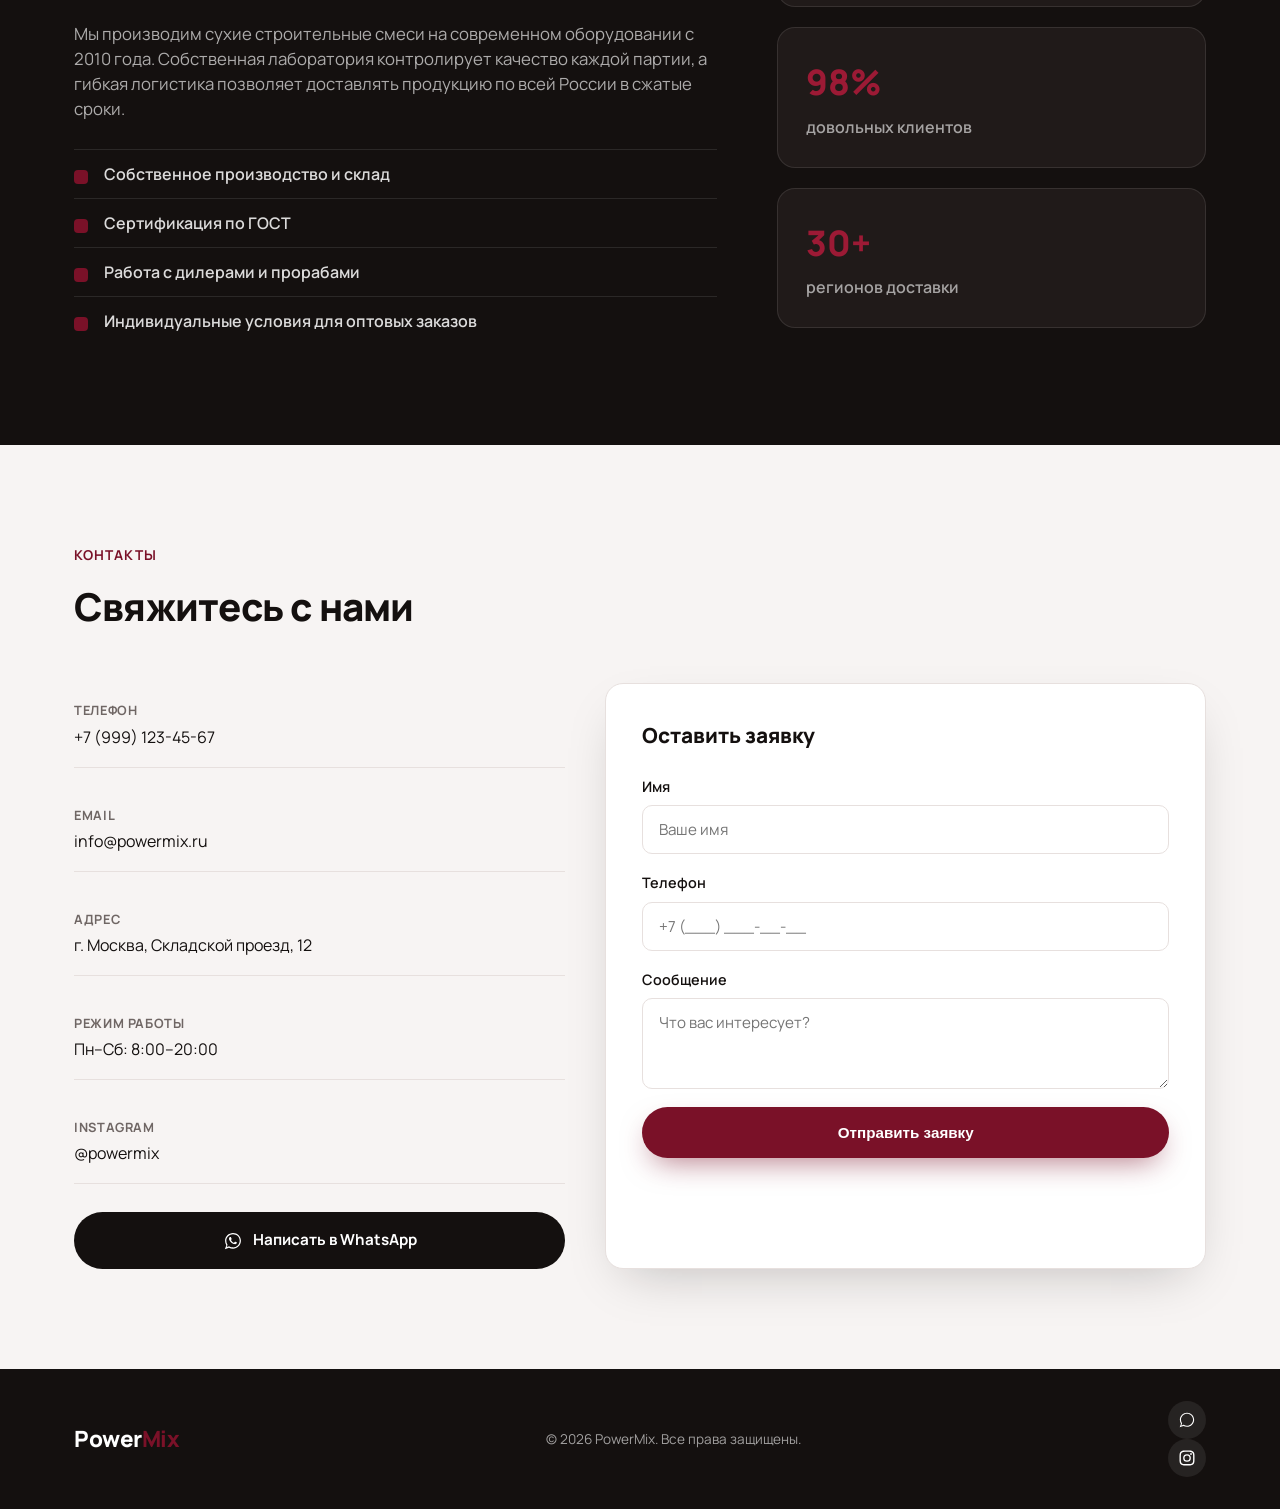
==== commit d9d004cc: "Add Instagram link to footer and contacts Co-Authored-By: Claude Sonnet 5 <noreply@anthropic.com> Cl" ====
--- a/index.html
+++ b/index.html
@@ -290,6 +290,10 @@
           <div class="contact-item">
             <span class="contact-item__label">Режим работы</span>
             <span>Пн–Сб: 8:00–20:00</span>
+          </div>
+          <div class="contact-item">
+            <span class="contact-item__label">Instagram</span>
+            <a href="https://instagram.com/powermix" target="_blank" rel="noopener">@powermix</a>
           </div>
           <a href="https://wa.me/79991234567" target="_blank" rel="noopener" class="btn btn--whatsapp">
             <svg viewBox="0 0 32 32" aria-hidden="true"><path d="M16 3C9 3 3.3 8.7 3.3 15.7c0 2.5.7 4.9 2 7L3 29l6.5-2.2c2 .9 4.2 1.4 6.5 1.4 7 0 12.7-5.7 12.7-12.7C28.7 8.7 23 3 16 3Zm0 23.1c-2 0-4-.5-5.7-1.5l-.4-.2-3.9 1.3 1.3-3.8-.3-.4c-1.1-1.7-1.7-3.7-1.7-5.8 0-5.9 4.8-10.7 10.7-10.7 2.9 0 5.6 1.1 7.6 3.1 2 2 3.1 4.7 3.1 7.6 0 5.9-4.8 10.7-10.7 10.7Zm5.9-8c-.3-.2-1.9-.9-2.2-1-.3-.1-.5-.2-.7.2-.2.3-.8 1-1 1.2-.2.2-.4.2-.7.1-.3-.2-1.4-.5-2.6-1.6-1-.9-1.6-2-1.8-2.3-.2-.3 0-.5.1-.6.1-.1.3-.4.4-.5.1-.2.2-.3.3-.5.1-.2 0-.4 0-.6 0-.2-.7-1.8-1-2.4-.3-.7-.5-.6-.7-.6h-.6c-.2 0-.5.1-.8.4-.3.3-1 1-1 2.5s1.1 2.9 1.2 3.1c.1.2 2.2 3.4 5.3 4.7.7.3 1.3.5 1.8.7.7.2 1.4.2 1.9.1.6-.1 1.9-.8 2.2-1.5.3-.7.3-1.3.2-1.5 0-.1-.3-.2-.6-.4Z"/></svg>
@@ -328,6 +332,9 @@
       <a href="https://wa.me/79991234567" target="_blank" rel="noopener" aria-label="WhatsApp">
         <svg viewBox="0 0 32 32"><path d="M16 3C9 3 3.3 8.7 3.3 15.7c0 2.5.7 4.9 2 7L3 29l6.5-2.2c2 .9 4.2 1.4 6.5 1.4 7 0 12.7-5.7 12.7-12.7C28.7 8.7 23 3 16 3Zm0 23.1c-2 0-4-.5-5.7-1.5l-.4-.2-3.9 1.3 1.3-3.8-.3-.4c-1.1-1.7-1.7-3.7-1.7-5.8 0-5.9 4.8-10.7 10.7-10.7 2.9 0 5.6 1.1 7.6 3.1 2 2 3.1 4.7 3.1 7.6 0 5.9-4.8 10.7-10.7 10.7Z"/></svg>
       </a>
+      <a href="https://instagram.com/powermix" target="_blank" rel="noopener" aria-label="Instagram">
+        <svg viewBox="0 0 24 24"><path d="M12 2c-2.7 0-3.06.01-4.12.06-1.06.05-1.79.22-2.43.47a4.9 4.9 0 0 0-1.77 1.15A4.9 4.9 0 0 0 2.53 5.45c-.25.64-.42 1.37-.47 2.43C2.01 8.94 2 9.3 2 12s.01 3.06.06 4.12c.05 1.06.22 1.79.47 2.43a4.9 4.9 0 0 0 1.15 1.77 4.9 4.9 0 0 0 1.77 1.15c.64.25 1.37.42 2.43.47C8.94 21.99 9.3 22 12 22s3.06-.01 4.12-.06c1.06-.05 1.79-.22 2.43-.47a4.9 4.9 0 0 0 1.77-1.15 4.9 4.9 0 0 0 1.15-1.77c.25-.64.42-1.37.47-2.43.05-1.06.06-1.42.06-4.12s-.01-3.06-.06-4.12c-.05-1.06-.22-1.79-.47-2.43a4.9 4.9 0 0 0-1.15-1.77A4.9 4.9 0 0 0 18.55 2.53c-.64-.25-1.37-.42-2.43-.47C15.06 2.01 14.7 2 12 2Zm0 1.8c2.65 0 2.97.01 4.02.06.97.04 1.5.2 1.85.34.46.18.79.4 1.14.75.35.35.57.68.75 1.14.14.35.3.88.34 1.85.05 1.05.06 1.37.06 4.02s-.01 2.97-.06 4.02c-.04.97-.2 1.5-.34 1.85-.18.46-.4.79-.75 1.14-.35.35-.68.57-1.14.75-.35.14-.88.3-1.85.34-1.05.05-1.37.06-4.02.06s-2.97-.01-4.02-.06c-.97-.04-1.5-.2-1.85-.34a3.1 3.1 0 0 1-1.14-.75 3.1 3.1 0 0 1-.75-1.14c-.14-.35-.3-.88-.34-1.85-.05-1.05-.06-1.37-.06-4.02s.01-2.97.06-4.02c.04-.97.2-1.5.34-1.85.18-.46.4-.79.75-1.14.35-.35.68-.57 1.14-.75.35-.14.88-.3 1.85-.34C9.03 3.81 9.35 3.8 12 3.8Zm0 3.06a5.14 5.14 0 1 0 0 10.28 5.14 5.14 0 0 0 0-10.28Zm0 8.48a3.34 3.34 0 1 1 0-6.68 3.34 3.34 0 0 1 0 6.68Zm6.54-8.68a1.2 1.2 0 1 1-2.4 0 1.2 1.2 0 0 1 2.4 0Z"/></svg>
+      </a>
     </div>
   </div>
 </footer>
